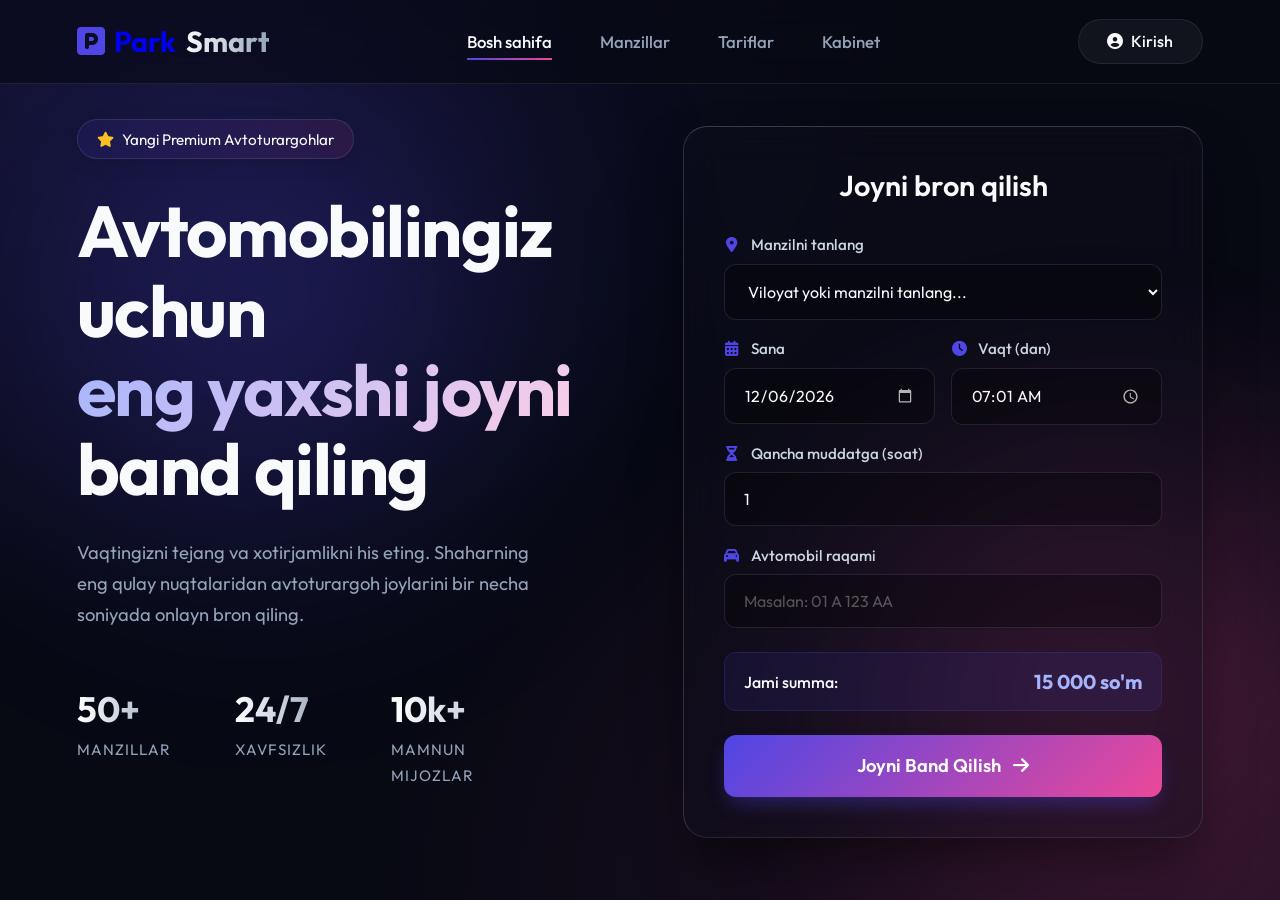
==== index.html @ dc797a77 "Initial commit for Avto_Turargoh static site" ====
<!DOCTYPE html>
<html lang="uz">
<head>
    <meta charset="UTF-8">
    <meta name="viewport" content="width=device-width, initial-scale=1.0">
    <title>ParkSmart - Bosh sahifa</title>
    <link rel="stylesheet" href="style.css">
    <link href="https://fonts.googleapis.com/css2?family=Outfit:wght@300;400;500;600;700&display=swap" rel="stylesheet">
    <link rel="stylesheet" href="https://cdnjs.cloudflare.com/ajax/libs/font-awesome/6.4.0/css/all.min.css">
</head>
<body>
    <div class="background-elements">
        <div class="glow-orb orb-1"></div>
        <div class="glow-orb orb-2"></div>
    </div>

    <nav class="navbar">
        <a href="index.html" class="logo" style="text-decoration: none;">
            <i class="fas fa-parking"></i> Park<span>Smart</span>
        </a>
        <ul class="nav-links">
            <li><a href="index.html" class="active">Bosh sahifa</a></li>
            <li><a href="locations.html">Manzillar</a></li>
            <li><a href="pricing.html">Tariflar</a></li>
            <li><a href="login.html">Kabinet</a></li>
        </ul>
        <a href="login.html" class="btn-outline" style="text-decoration: none;"><i class="fas fa-user-circle"></i> Kirish</a>
    </nav>

    <main class="hero-section" id="home">
        <div class="hero-content">
            <div class="badge">
                <i class="fas fa-star" style="color: #fbbf24;"></i> Yangi Premium Avtoturargohlar
            </div>
            <h1>Avtomobilingiz uchun <br><span class="gradient-text">eng yaxshi joyni</span> band qiling</h1>
            <p>Vaqtingizni tejang va xotirjamlikni his eting. Shaharning eng qulay nuqtalaridan avtoturargoh joylarini bir necha soniyada onlayn bron qiling.</p>
            
            <div class="stats">
                <div class="stat-item">
                    <h3>50+</h3>
                    <p>Manzillar</p>
                </div>
                <div class="stat-item">
                    <h3>24/7</h3>
                    <p>Xavfsizlik</p>
                </div>
                <div class="stat-item">
                    <h3>10k+</h3>
                    <p>Mamnun mijozlar</p>
                </div>
            </div>
        </div>

        <div class="booking-glass-panel">
            <h2>Joyni bron qilish</h2>
            <form id="bookingForm">
                <div class="input-group">
                    <label><i class="fas fa-map-marker-alt"></i> Manzilni tanlang</label>
                    <select required id="locationSelect">
                        <option value="" disabled selected>Viloyat yoki manzilni tanlang...</option>
                        <option value="tashkent">1. Toshkent - Tashkent City Park</option>
                        <option value="andijan">2. Andijon - Bobur Premium</option>
                        <option value="bukhara">3. Buxoro - Ark Parking</option>
                        <option value="fergana">4. Farg'ona - Markaziy Turargoh</option>
                        <option value="jizzakh">5. Jizzax - Sharof Rashidov</option>
                        <option value="khorazm">6. Xorazm - Ichan-Qal'a</option>
                        <option value="namangan">7. Namangan - Afsonalar Vodiysi</option>
                        <option value="navoiy">8. Navoiy - Farhod Markazi</option>
                        <option value="qashqadaryo">9. Qashqadaryo - Nasaf Premium</option>
                        <option value="samarqand">10. Samarqand - Registon Square</option>
                        <option value="sirdaryo">11. Sirdaryo - Guliston Markazi</option>
                        <option value="surxondaryo">12. Surxondaryo - Termiz VIP</option>
                        <option value="karakalpakstan">13. Qoraqalpog'iston - Nukus Mega</option>
                    </select>
                </div>

                <div class="date-time-group">
                    <div class="input-group">
                        <label><i class="fas fa-calendar-alt"></i> Sana</label>
                        <input type="date" required id="dateInput">
                    </div>
                    <div class="input-group">
                        <label><i class="fas fa-clock"></i> Vaqt (dan)</label>
                        <input type="time" required id="timeInput">
                    </div>
                </div>

                <div class="input-group">
                    <label><i class="fas fa-hourglass-half"></i> Qancha muddatga (soat)</label>
                    <input type="number" id="durationInput" min="1" max="24" value="1" required>
                </div>

                <div class="input-group">
                    <label><i class="fas fa-car"></i> Avtomobil raqami</label>
                    <input type="text" placeholder="Masalan: 01 A 123 AA" required pattern="^[0-9]{2} [a-zA-Z]{1} [0-9]{3} [a-zA-Z]{2}$|^[0-9]{2} [0-9]{3} [a-zA-Z]{3}$" title="Avtomobil raqamini to'g'ri formatda kiriting (Masalan: 01 A 123 AA yoki 01 123 AAA)">
                </div>

                <div class="price-estimate">
                    <span>Jami summa:</span>
                    <strong>15 000 so'm</strong>
                </div>

                <button type="submit" class="btn-primary">
                    <span>Joyni Band Qilish</span>
                    <i class="fas fa-arrow-right"></i>
                </button>
            </form>
        </div>
    </main>
    <script src="script.js"></script>
</body>
</html>
---- style.css ----
:root {
    --bg-dark: #070913;
    --text-main: #f8fafc;
    --text-muted: #94a3b8;
    --primary: #4f46e5;
    --primary-hover: #4338ca;
    --secondary: #ec4899;
    --glass-bg: rgba(255, 255, 255, 0.03);
    --glass-border: rgba(255, 255, 255, 0.08);
}

* {
    margin: 0;
    padding: 0;
    box-sizing: border-box;
    font-family: 'Outfit', sans-serif;
}

body {
    background-color: var(--bg-dark);
    color: var(--text-main);
    min-height: 100vh;
    overflow-x: hidden;
    position: relative;
    background-image: 
        radial-gradient(at 0% 0%, rgba(79, 70, 229, 0.15) 0px, transparent 50%),
        radial-gradient(at 100% 100%, rgba(236, 72, 153, 0.15) 0px, transparent 50%);
}

/* Background Glowing Orbs */
.background-elements {
    position: fixed;
    top: 0;
    left: 0;
    width: 100vw;
    height: 100vh;
    z-index: -1;
    overflow: hidden;
    pointer-events: none;
}

.glow-orb {
    position: absolute;
    border-radius: 50%;
    filter: blur(120px);
    opacity: 0.4;
    animation: float 25s infinite ease-in-out alternate;
}

.orb-1 {
    top: -10%;
    left: -10%;
    width: 60vw;
    height: 60vw;
    background: radial-gradient(circle, var(--primary) 0%, transparent 60%);
}

.orb-2 {
    bottom: -10%;
    right: -10%;
    width: 50vw;
    height: 50vw;
    background: radial-gradient(circle, var(--secondary) 0%, transparent 60%);
    animation-delay: -5s;
}

@keyframes float {
    0% { transform: translate(0, 0) scale(1); }
    50% { transform: translate(5%, 5%) scale(1.1); }
    100% { transform: translate(-5%, 10%) scale(0.9); }
}

/* Navbar styles */
.navbar {
    display: flex;
    justify-content: space-between;
    align-items: center;
    padding: 1.2rem 6%;
    background: rgba(7, 9, 19, 0.6);
    backdrop-filter: blur(16px);
    -webkit-backdrop-filter: blur(16px);
    border-bottom: 1px solid var(--glass-border);
    position: fixed;
    width: 100%;
    top: 0;
    z-index: 100;
}

.logo {
    font-size: 1.8rem;
    font-weight: 700;
    display: flex;
    align-items: center;
    gap: 0.6rem;
    cursor: pointer;
}

.logo i {
    color: var(--primary);
    font-size: 2rem;
}

.logo span {
    color: transparent;
    background: linear-gradient(to right, var(--text-main), var(--text-muted));
    -webkit-background-clip: text;
}

.nav-links {
    display: flex;
    list-style: none;
    gap: 3rem;
}

.nav-links a {
    color: var(--text-muted);
    text-decoration: none;
    font-weight: 500;
    font-size: 1.05rem;
    transition: all 0.3s ease;
    position: relative;
    padding: 0.5rem 0;
}

.nav-links a:hover, .nav-links a.active {
    color: var(--text-main);
}

.nav-links a::after {
    content: '';
    position: absolute;
    bottom: 0;
    left: 0;
    width: 0;
    height: 2px;
    background: linear-gradient(90deg, var(--primary), var(--secondary));
    transition: width 0.4s cubic-bezier(0.16, 1, 0.3, 1);
}

.nav-links a:hover::after, .nav-links a.active::after {
    width: 100%;
}

.btn-outline {
    background: rgba(255, 255, 255, 0.05);
    border: 1px solid var(--glass-border);
    color: var(--text-main);
    padding: 0.7rem 1.8rem;
    border-radius: 50px;
    font-weight: 500;
    cursor: pointer;
    transition: all 0.3s ease;
    backdrop-filter: blur(4px);
    display: inline-flex;
    align-items: center;
    gap: 0.5rem;
}

.btn-outline:hover {
    background: rgba(255, 255, 255, 0.1);
    border-color: rgba(255, 255, 255, 0.2);
    transform: translateY(-2px);
    box-shadow: 0 4px 12px rgba(0, 0, 0, 0.2);
}

/* Hero Section */
.hero-section {
    display: flex;
    justify-content: space-between;
    align-items: center;
    min-height: 100vh;
    padding: 7rem 6% 3rem;
    max-width: 1440px;
    margin: 0 auto;
    gap: 5rem;
}

.hero-content {
    flex: 1.2;
    z-index: 10;
}

.badge {
    display: inline-flex;
    align-items: center;
    gap: 0.5rem;
    padding: 0.6rem 1.2rem;
    background: linear-gradient(90deg, rgba(79, 70, 229, 0.1), rgba(236, 72, 153, 0.1));
    border: 1px solid rgba(255, 255, 255, 0.1);
    border-radius: 50px;
    font-size: 0.95rem;
    color: var(--text-main);
    margin-bottom: 2rem;
    backdrop-filter: blur(8px);
    box-shadow: 0 4px 20px rgba(0,0,0,0.1);
}

.hero-content h1 {
    font-size: 4.5rem;
    line-height: 1.1;
    margin-bottom: 1.8rem;
    font-weight: 700;
    letter-spacing: -0.02em;
}

.gradient-text {
    background: linear-gradient(135deg, #a5b4fc, #fbcfe8);
    -webkit-background-clip: text;
    -webkit-text-fill-color: transparent;
    position: relative;
}

.hero-content p {
    font-size: 1.15rem;
    color: var(--text-muted);
    margin-bottom: 3.5rem;
    max-width: 90%;
    line-height: 1.7;
}

.stats {
    display: flex;
    gap: 4rem;
}

.stat-item h3 {
    font-size: 2.2rem;
    font-weight: 700;
    margin-bottom: 0.4rem;
    background: linear-gradient(to right, #fff, #94a3b8);
    -webkit-background-clip: text;
    -webkit-text-fill-color: transparent;
}

.stat-item p {
    font-size: 0.95rem;
    color: var(--text-muted);
    text-transform: uppercase;
    letter-spacing: 1px;
}

/* Glassmorphism Form */
.booking-glass-panel {
    flex: 1;
    background: rgba(15, 17, 30, 0.4);
    backdrop-filter: blur(20px);
    -webkit-backdrop-filter: blur(20px);
    border: 1px solid rgba(255, 255, 255, 0.1);
    border-top: 1px solid rgba(255, 255, 255, 0.2);
    border-left: 1px solid rgba(255, 255, 255, 0.15);
    border-radius: 24px;
    padding: 2.5rem;
    box-shadow: 0 30px 60px -15px rgba(0, 0, 0, 0.6), inset 0 0 20px rgba(255, 255, 255, 0.02);
    position: relative;
    overflow: hidden;
    z-index: 10;
}

.booking-glass-panel::before {
    content: '';
    position: absolute;
    top: 0;
    left: -100%;
    width: 50%;
    height: 100%;
    background: linear-gradient(to right, transparent, rgba(255, 255, 255, 0.05), transparent);
    transform: skewX(-25deg);
    animation: shine 8s infinite;
}

@keyframes shine {
    0% { left: -100%; }
    20% { left: 200%; }
    100% { left: 200%; }
}

.booking-glass-panel h2 {
    font-size: 1.8rem;
    margin-bottom: 2rem;
    font-weight: 600;
    text-align: center;
}

.input-group {
    margin-bottom: 1.2rem;
}

.date-time-group {
    display: flex;
    gap: 1rem;
}

.date-time-group .input-group {
    flex: 1;
}

.input-group label {
    display: block;
    margin-bottom: 0.6rem;
    font-size: 0.95rem;
    color: #cbd5e1;
    font-weight: 500;
}

.input-group label i {
    margin-right: 0.5rem;
    color: var(--primary);
    width: 16px;
    text-align: center;
}

.input-group input,
.input-group select {
    width: 100%;
    padding: 1rem 1.2rem;
    background: rgba(0, 0, 0, 0.3);
    border: 1px solid rgba(255, 255, 255, 0.1);
    border-radius: 12px;
    color: var(--text-main);
    font-size: 1rem;
    transition: all 0.3s ease;
}

.input-group input:focus,
.input-group select:focus {
    outline: none;
    border-color: var(--primary);
    background: rgba(0, 0, 0, 0.5);
    box-shadow: 0 0 0 4px rgba(79, 70, 229, 0.15);
}

.input-group input::placeholder {
    color: rgba(255, 255, 255, 0.3);
}

.input-group select option {
    background: #0f111e;
    color: var(--text-main);
    padding: 10px;
}

/* Special styling for calendar icon in input type date */
::-webkit-calendar-picker-indicator {
    filter: invert(1);
    opacity: 0.7;
    cursor: pointer;
}

::-webkit-calendar-picker-indicator:hover {
    opacity: 1;
}

.price-estimate {
    display: flex;
    justify-content: space-between;
    align-items: center;
    padding: 1rem 1.2rem;
    background: rgba(79, 70, 229, 0.1);
    border-radius: 12px;
    margin: 1.5rem 0;
    border: 1px solid rgba(79, 70, 229, 0.2);
}

.price-estimate span {
    color: var(--text-main);
    font-size: 1rem;
    font-weight: 500;
}

.price-estimate strong {
    color: #a5b4fc;
    font-size: 1.25rem;
    font-weight: 700;
}

.btn-primary {
    width: 100%;
    padding: 1.2rem;
    background: linear-gradient(135deg, var(--primary), var(--secondary));
    border: none;
    border-radius: 12px;
    color: white;
    font-size: 1.15rem;
    font-weight: 600;
    cursor: pointer;
    display: flex;
    justify-content: center;
    align-items: center;
    gap: 0.8rem;
    transition: all 0.3s ease;
    box-shadow: 0 10px 20px -5px rgba(79, 70, 229, 0.4);
}

.btn-primary:hover {
    transform: translateY(-2px);
    box-shadow: 0 15px 25px -5px rgba(79, 70, 229, 0.5);
    filter: brightness(1.1);
}

.btn-primary:active {
    transform: translateY(0);
}

/* ------------------------------------- */
/* ADDED STYLES FOR NEW PAGES */
/* ------------------------------------- */

.page-section {
    padding: 8rem 6% 4rem;
    max-width: 1440px;
    margin: 0 auto;
    min-height: 100vh;
}

.page-header {
    text-align: center;
    margin-bottom: 4rem;
}

.page-header h1 {
    font-size: 3.5rem;
    margin-bottom: 1rem;
}

.page-header p {
    color: var(--text-muted);
    font-size: 1.2rem;
}

/* Locations Grid */
.search-bar-glass {
    max-width: 500px;
    margin: 2rem auto 0;
    position: relative;
}

.search-bar-glass i {
    position: absolute;
    left: 1.2rem;
    top: 50%;
    transform: translateY(-50%);
    color: var(--text-muted);
}

.search-bar-glass input {
    width: 100%;
    padding: 1rem 1rem 1rem 3rem;
    background: rgba(255, 255, 255, 0.05);
    border: 1px solid rgba(255, 255, 255, 0.1);
    border-radius: 50px;
    color: white;
    backdrop-filter: blur(10px);
    font-size: 1rem;
    transition: all 0.3s;
}

.search-bar-glass input:focus {
    outline: none;
    border-color: var(--primary);
    background: rgba(255, 255, 255, 0.1);
}

.locations-grid {
    display: grid;
    grid-template-columns: repeat(auto-fill, minmax(300px, 1fr));
    gap: 2rem;
}

.location-card {
    background: rgba(15, 17, 30, 0.4);
    border: 1px solid rgba(255, 255, 255, 0.1);
    border-radius: 20px;
    overflow: hidden;
    transition: transform 0.3s, box-shadow 0.3s;
    backdrop-filter: blur(10px);
}

.location-card:hover {
    transform: translateY(-10px);
    box-shadow: 0 20px 40px rgba(0,0,0,0.4);
    border-color: rgba(79, 70, 229, 0.4);
}

.loc-image {
    height: 200px;
    background-size: cover;
    background-position: center;
    position: relative;
}

.loc-badge {
    position: absolute;
    top: 1rem;
    right: 1rem;
    padding: 0.4rem 1rem;
    border-radius: 50px;
    font-size: 0.8rem;
    font-weight: 600;
    backdrop-filter: blur(5px);
}

.loc-badge.premium { background: rgba(79, 70, 229, 0.8); color: white; }
.loc-badge.vip { background: rgba(236, 72, 153, 0.8); color: white; }
.loc-badge.standard { background: rgba(255, 255, 255, 0.2); color: white; }

.loc-info {
    padding: 1.5rem;
}

.loc-info h3 { margin-bottom: 0.5rem; font-size: 1.4rem; }

.loc-address {
    color: var(--text-muted);
    font-size: 0.9rem;
    margin-bottom: 1rem;
}

.loc-stats {
    display: flex;
    justify-content: space-between;
    margin-bottom: 1.5rem;
    padding-bottom: 1rem;
    border-bottom: 1px solid rgba(255,255,255,0.1);
}

.stat { display: flex; align-items: center; gap: 0.5rem; font-size: 0.9rem; }
.stat i { color: var(--primary); }
.text-success { color: #10b981; }
.text-warning { color: #f59e0b; }

.small-btn {
    padding: 0.8rem;
    font-size: 1rem;
    border-radius: 10px;
}

/* Pricing Grid */
.pricing-grid {
    display: grid;
    grid-template-columns: repeat(auto-fit, minmax(320px, 1fr));
    gap: 2.5rem;
    align-items: center;
}

.pricing-card {
    background: rgba(15, 17, 30, 0.4);
    border: 1px solid rgba(255, 255, 255, 0.1);
    border-radius: 24px;
    padding: 2.5rem;
    backdrop-filter: blur(10px);
    transition: all 0.3s;
    position: relative;
}

.pricing-card:hover {
    transform: translateY(-5px);
    border-color: rgba(255,255,255,0.2);
}

.pricing-card.popular {
    background: linear-gradient(180deg, rgba(79, 70, 229, 0.15) 0%, rgba(15, 17, 30, 0.6) 100%);
    border: 1px solid rgba(79, 70, 229, 0.5);
    transform: scale(1.05);
    box-shadow: 0 20px 40px rgba(79, 70, 229, 0.2);
    z-index: 2;
}

.popular-badge {
    position: absolute;
    top: -15px;
    left: 50%;
    transform: translateX(-50%);
    background: linear-gradient(135deg, var(--primary), var(--secondary));
    padding: 0.5rem 1.5rem;
    border-radius: 50px;
    font-size: 0.9rem;
    font-weight: 600;
}

.plan-name {
    font-size: 1.5rem;
    font-weight: 600;
    margin-bottom: 1rem;
    color: #a5b4fc;
}

.plan-price {
    font-size: 1.2rem;
    margin-bottom: 1rem;
}

.plan-price span {
    font-size: 3rem;
    font-weight: 700;
    color: white;
}

.plan-desc {
    color: var(--text-muted);
    font-size: 0.95rem;
    margin-bottom: 2rem;
    min-height: 40px;
}

.plan-features {
    list-style: none;
    margin-bottom: 2.5rem;
}

.plan-features li {
    margin-bottom: 1rem;
    display: flex;
    align-items: center;
    gap: 0.8rem;
    font-size: 0.95rem;
}

.plan-features i { color: #10b981; }
.plan-features i.fa-times { color: #ef4444; }
.text-muted { color: var(--text-muted) !important; }
.w-100 { width: 100%; }
.text-center { text-align: center; }

/* Dashboard */
.dashboard-section {
    display: flex;
    padding: 6rem 5% 2rem;
    max-width: 1600px;
    margin: 0 auto;
    min-height: 100vh;
    gap: 2rem;
}

.glass-panel {
    background: rgba(15, 17, 30, 0.4);
    border: 1px solid rgba(255, 255, 255, 0.1);
    border-radius: 20px;
    backdrop-filter: blur(15px);
}

.dashboard-sidebar {
    width: 300px;
    flex-shrink: 0;
    padding: 2rem;
    height: calc(100vh - 8rem);
    position: sticky;
    top: 7rem;
}

.user-info-full {
    text-align: center;
    margin-bottom: 2rem;
    padding-bottom: 2rem;
    border-bottom: 1px solid rgba(255,255,255,0.1);
}

.user-info-full img {
    border-radius: 50%;
    margin-bottom: 1rem;
    border: 3px solid var(--primary);
}

.user-info-full h3 { font-size: 1.4rem; margin-bottom: 0.3rem; }
.user-info-full p { color: var(--text-muted); font-size: 0.9rem; margin-bottom: 1rem; }

.badge-premium {
    display: inline-block;
    padding: 0.4rem 1rem;
    background: rgba(251, 191, 36, 0.2);
    color: #fbbf24;
    border-radius: 50px;
    font-size: 0.8rem;
    font-weight: 600;
}

.dashboard-menu {
    list-style: none;
}

.dashboard-menu li { margin-bottom: 0.5rem; }

.dashboard-menu a {
    display: flex;
    align-items: center;
    gap: 1rem;
    padding: 1rem;
    color: var(--text-muted);
    text-decoration: none;
    border-radius: 12px;
    transition: all 0.3s;
}

.dashboard-menu a:hover, .dashboard-menu li.active a {
    background: rgba(255, 255, 255, 0.05);
    color: white;
}

.dashboard-menu li.active a {
    background: linear-gradient(90deg, rgba(79,70,229,0.2) 0%, transparent 100%);
    border-left: 3px solid var(--primary);
}

.dashboard-menu .logout a { color: #ef4444; }
.dashboard-menu .logout a:hover { background: rgba(239, 68, 68, 0.1); }

.dashboard-content {
    flex: 1;
    padding: 1rem 0;
}

.dash-title {
    font-size: 1.8rem;
    margin-bottom: 1.5rem;
}
.mt-4 { margin-top: 2.5rem; }

/* Booking Ticket */
.booking-ticket {
    padding: 0;
    overflow: hidden;
}

.ticket-header {
    background: rgba(255,255,255,0.03);
    padding: 1rem 1.5rem;
    display: flex;
    justify-content: space-between;
    align-items: center;
    border-bottom: 1px dashed rgba(255,255,255,0.1);
}

.ticket-status {
    padding: 0.3rem 0.8rem;
    border-radius: 50px;
    font-size: 0.8rem;
    font-weight: 600;
}
.ticket-status.active { background: rgba(16, 185, 129, 0.2); color: #10b981; }

.ticket-id { color: var(--text-muted); font-family: monospace; }

.ticket-body {
    padding: 1.5rem;
    display: flex;
    justify-content: space-between;
    align-items: center;
}

.ticket-info h4 { font-size: 1.3rem; margin-bottom: 1rem; color: #a5b4fc; }
.ticket-info p { margin-bottom: 0.5rem; color: #cbd5e1; display: flex; align-items: center; gap: 0.5rem; }
.ticket-info p i { color: var(--text-muted); width: 16px; }

.ticket-car { text-align: center; }
.car-plate {
    background: white;
    color: black;
    padding: 0.5rem 1rem;
    border-radius: 8px;
    font-weight: bold;
    font-family: monospace;
    font-size: 1.2rem;
    border: 2px solid #cbd5e1;
    margin-bottom: 0.5rem;
    display: inline-block;
}

.ticket-qr { text-align: center; }
.ticket-qr img {
    border-radius: 8px;
    padding: 0.5rem;
    background: white;
    margin-bottom: 0.5rem;
}
.ticket-qr p { font-size: 0.8rem; color: var(--text-muted); }

.ticket-footer {
    padding: 1rem 1.5rem;
    background: rgba(0,0,0,0.2);
    display: flex;
    justify-content: flex-end;
    gap: 1rem;
}

/* Cars Grid */
.cars-grid {
    display: grid;
    grid-template-columns: repeat(auto-fill, minmax(250px, 1fr));
    gap: 1.5rem;
}

.car-card {
    padding: 1.5rem;
    text-align: center;
    position: relative;
    transition: all 0.3s;
}

.car-card:hover { transform: translateY(-5px); }

.car-icon {
    font-size: 3rem;
    color: var(--primary);
    margin-bottom: 1rem;
}

.car-card h4 { margin-bottom: 1rem; }

.car-actions {
    position: absolute;
    top: 1rem;
    right: 1rem;
    display: flex;
    gap: 0.5rem;
}

.btn-icon {
    background: transparent;
    border: none;
    color: var(--text-muted);
    cursor: pointer;
    transition: color 0.3s;
}
.btn-icon:hover { color: white; }
.text-danger:hover { color: #ef4444; }

.add-new-car {
    display: flex;
    flex-direction: column;
    justify-content: center;
    align-items: center;
    border: 1px dashed rgba(255,255,255,0.2);
    background: rgba(255,255,255,0.02);
    cursor: pointer;
    min-height: 200px;
}
.add-new-car i {
    font-size: 2rem;
    color: var(--text-muted);
    margin-bottom: 1rem;
}
.add-new-car:hover {
    border-color: var(--primary);
    background: rgba(79, 70, 229, 0.05);
}
.add-new-car:hover i { color: var(--primary); }

.user-profile-mini {
    display: flex;
    align-items: center;
    gap: 0.8rem;
    background: rgba(255,255,255,0.05);
    padding: 0.5rem 1rem;
    border-radius: 50px;
    cursor: pointer;
    border: 1px solid rgba(255,255,255,0.1);
}
.avatar-mini {
    width: 32px;
    height: 32px;
    border-radius: 50%;
}

/* Responsive fixes for new pages */
@media (max-width: 992px) {
    .dashboard-section {
        flex-direction: column;
    }
    
    .dashboard-sidebar {
        width: 100%;
        height: auto;
        position: static;
    }
    
    .ticket-body {
        flex-direction: column;
        gap: 2rem;
    }
    
    .pricing-card.popular {
        transform: scale(1);
    }
}
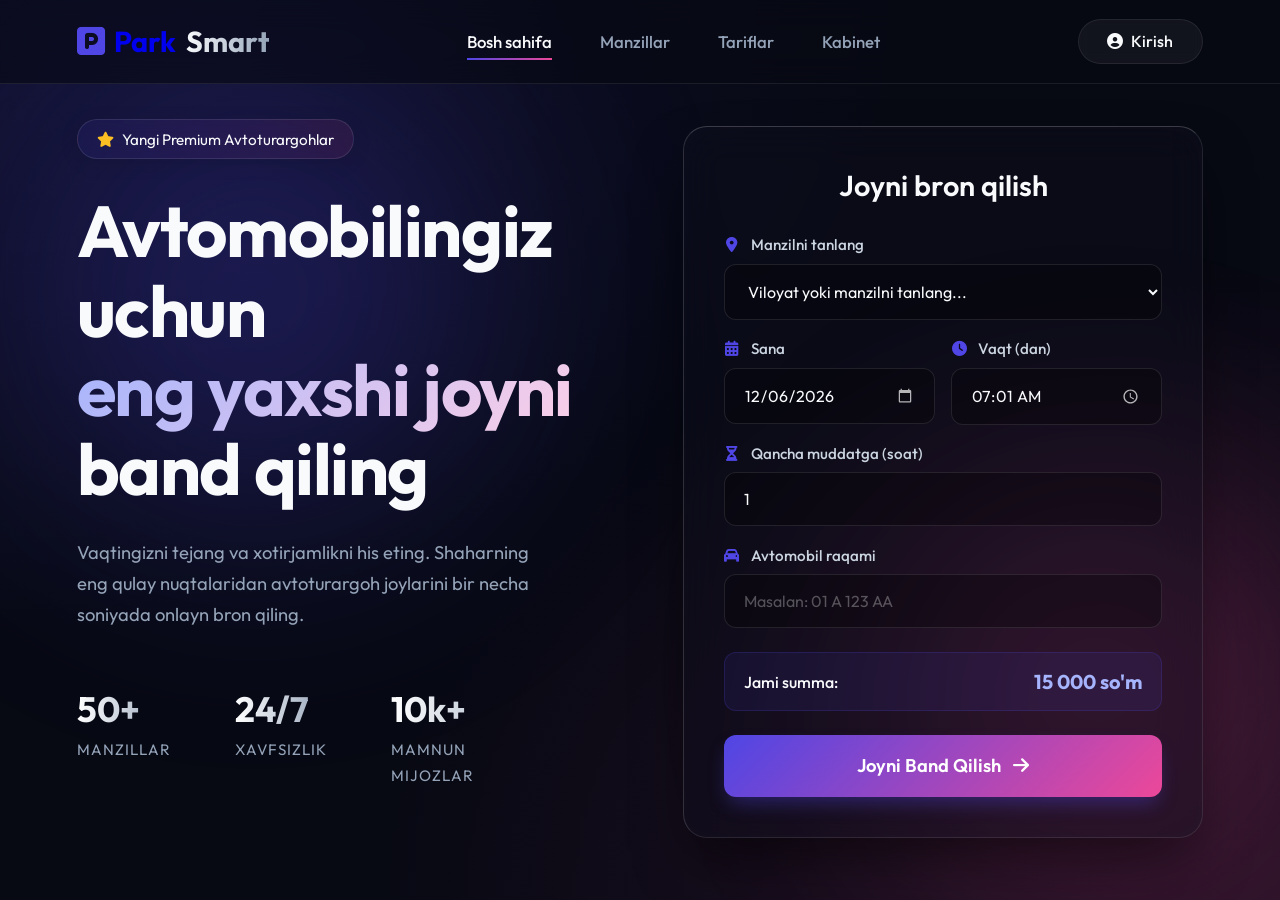
==== commit 1e183cb9: "feat: complete responsive design for mobile and tablet" ====
--- a/index.html
+++ b/index.html
@@ -18,13 +18,17 @@
         <a href="index.html" class="logo" style="text-decoration: none;">
             <i class="fas fa-parking"></i> Park<span>Smart</span>
         </a>
-        <ul class="nav-links">
+        <div class="mobile-menu-btn" id="mobileMenuBtn">
+            <i class="fas fa-bars"></i>
+        </div>
+        <ul class="nav-links" id="navLinks">
             <li><a href="index.html" class="active">Bosh sahifa</a></li>
             <li><a href="locations.html">Manzillar</a></li>
             <li><a href="pricing.html">Tariflar</a></li>
             <li><a href="login.html">Kabinet</a></li>
+            <li class="mobile-only-btn"><a href="login.html" class="btn-outline" style="text-decoration: none; display:inline-block; margin-top:1rem;"><i class="fas fa-user-circle"></i> Kirish</a></li>
         </ul>
-        <a href="login.html" class="btn-outline" style="text-decoration: none;"><i class="fas fa-user-circle"></i> Kirish</a>
+        <a href="login.html" class="btn-outline desktop-only-btn" style="text-decoration: none;"><i class="fas fa-user-circle"></i> Kirish</a>
     </nav>
 
     <main class="hero-section" id="home">
--- a/style.css
+++ b/style.css
@@ -861,6 +861,18 @@
 }
 
 /* Responsive fixes for new pages */
+.mobile-menu-btn {
+    display: none;
+    font-size: 1.5rem;
+    color: var(--text-main);
+    cursor: pointer;
+    z-index: 1001;
+}
+
+.mobile-only-btn {
+    display: none;
+}
+
 @media (max-width: 992px) {
     .dashboard-section {
         flex-direction: column;
@@ -870,6 +882,7 @@
         width: 100%;
         height: auto;
         position: static;
+        margin-bottom: 2rem;
     }
     
     .ticket-body {
@@ -881,3 +894,78 @@
         transform: scale(1);
     }
 }
+
+@media (max-width: 768px) {
+    .mobile-menu-btn {
+        display: block;
+    }
+    
+    .desktop-only-btn {
+        display: none !important;
+    }
+    
+    .nav-links {
+        display: flex !important;
+        position: fixed;
+        top: 0;
+        right: -100%;
+        width: 80%;
+        max-width: 300px;
+        height: 100vh;
+        background: rgba(7, 9, 19, 0.95);
+        backdrop-filter: blur(20px);
+        flex-direction: column;
+        justify-content: center;
+        align-items: center;
+        gap: 2rem;
+        transition: right 0.3s ease;
+        z-index: 1000;
+        border-left: 1px solid var(--glass-border);
+    }
+    
+    .nav-links.active {
+        right: 0;
+    }
+    
+    .mobile-only-btn {
+        display: block;
+    }
+    
+    .page-section, .hero-section {
+        padding: 7rem 4% 3rem;
+    }
+
+    .hero-content h1, .page-header h1 {
+        font-size: 2.5rem;
+    }
+    
+    .stats {
+        flex-direction: column;
+        gap: 1.5rem;
+    }
+    
+    .locations-grid, .pricing-grid {
+        grid-template-columns: 1fr;
+    }
+    
+    .ticket-body {
+        text-align: center;
+    }
+    
+    .ticket-footer, .date-time-group {
+        flex-direction: column;
+    }
+    
+    .ticket-footer button {
+        width: 100%;
+    }
+}
+
+@media (max-width: 480px) {
+    .hero-content h1, .page-header h1 {
+        font-size: 2rem;
+    }
+    .booking-glass-panel {
+        padding: 1.5rem;
+    }
+}
